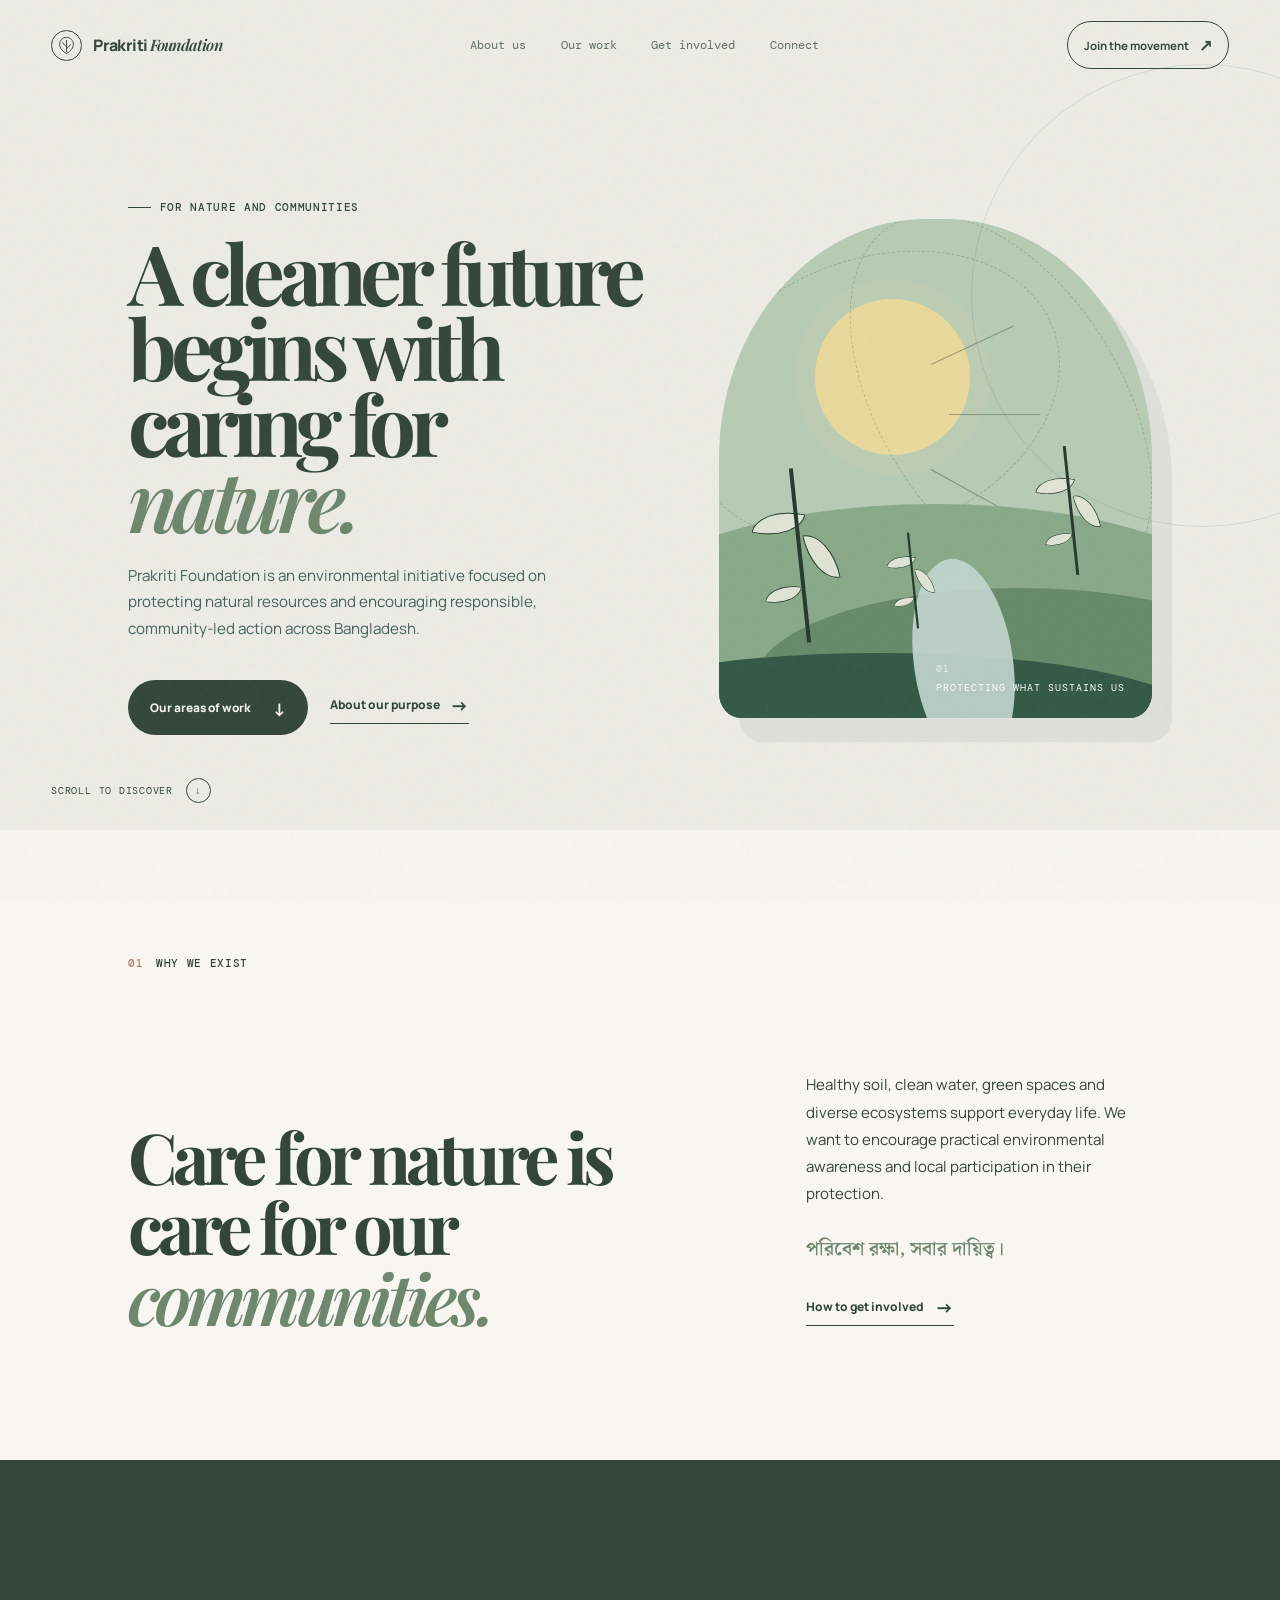
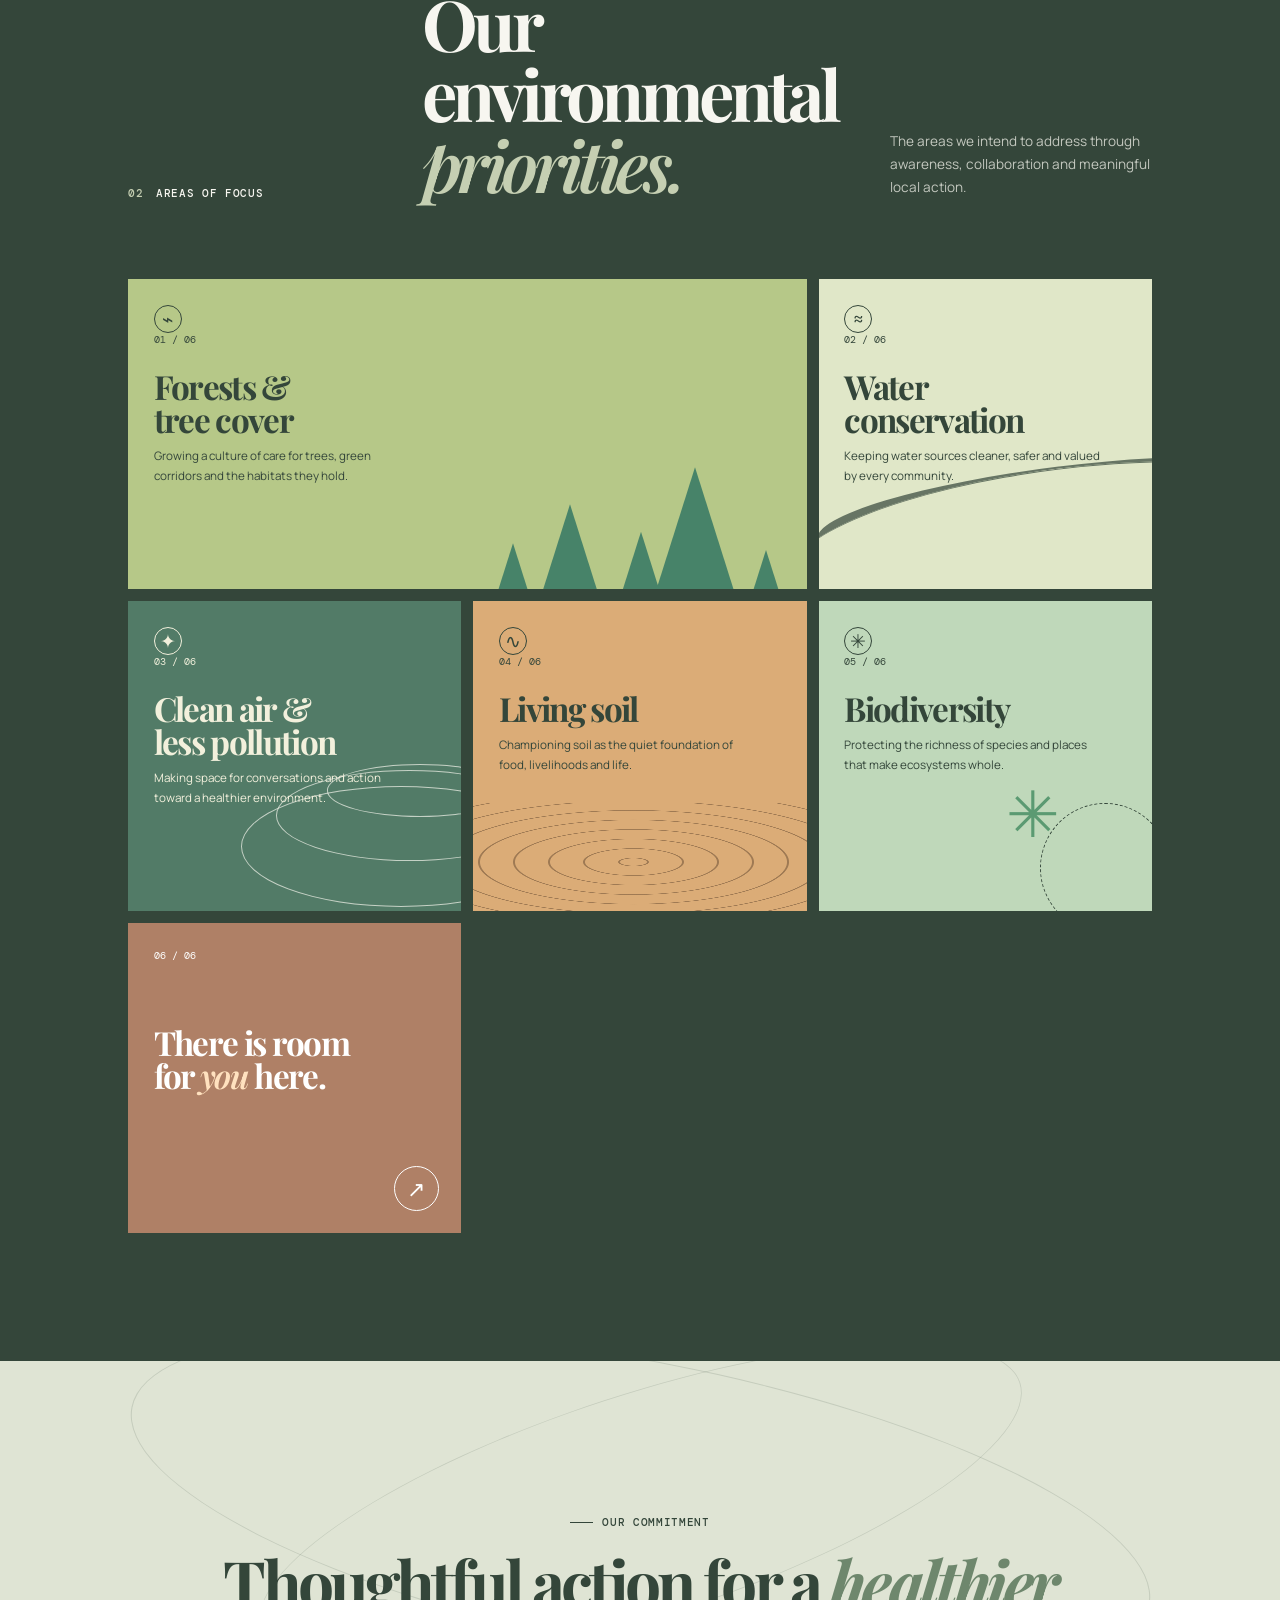
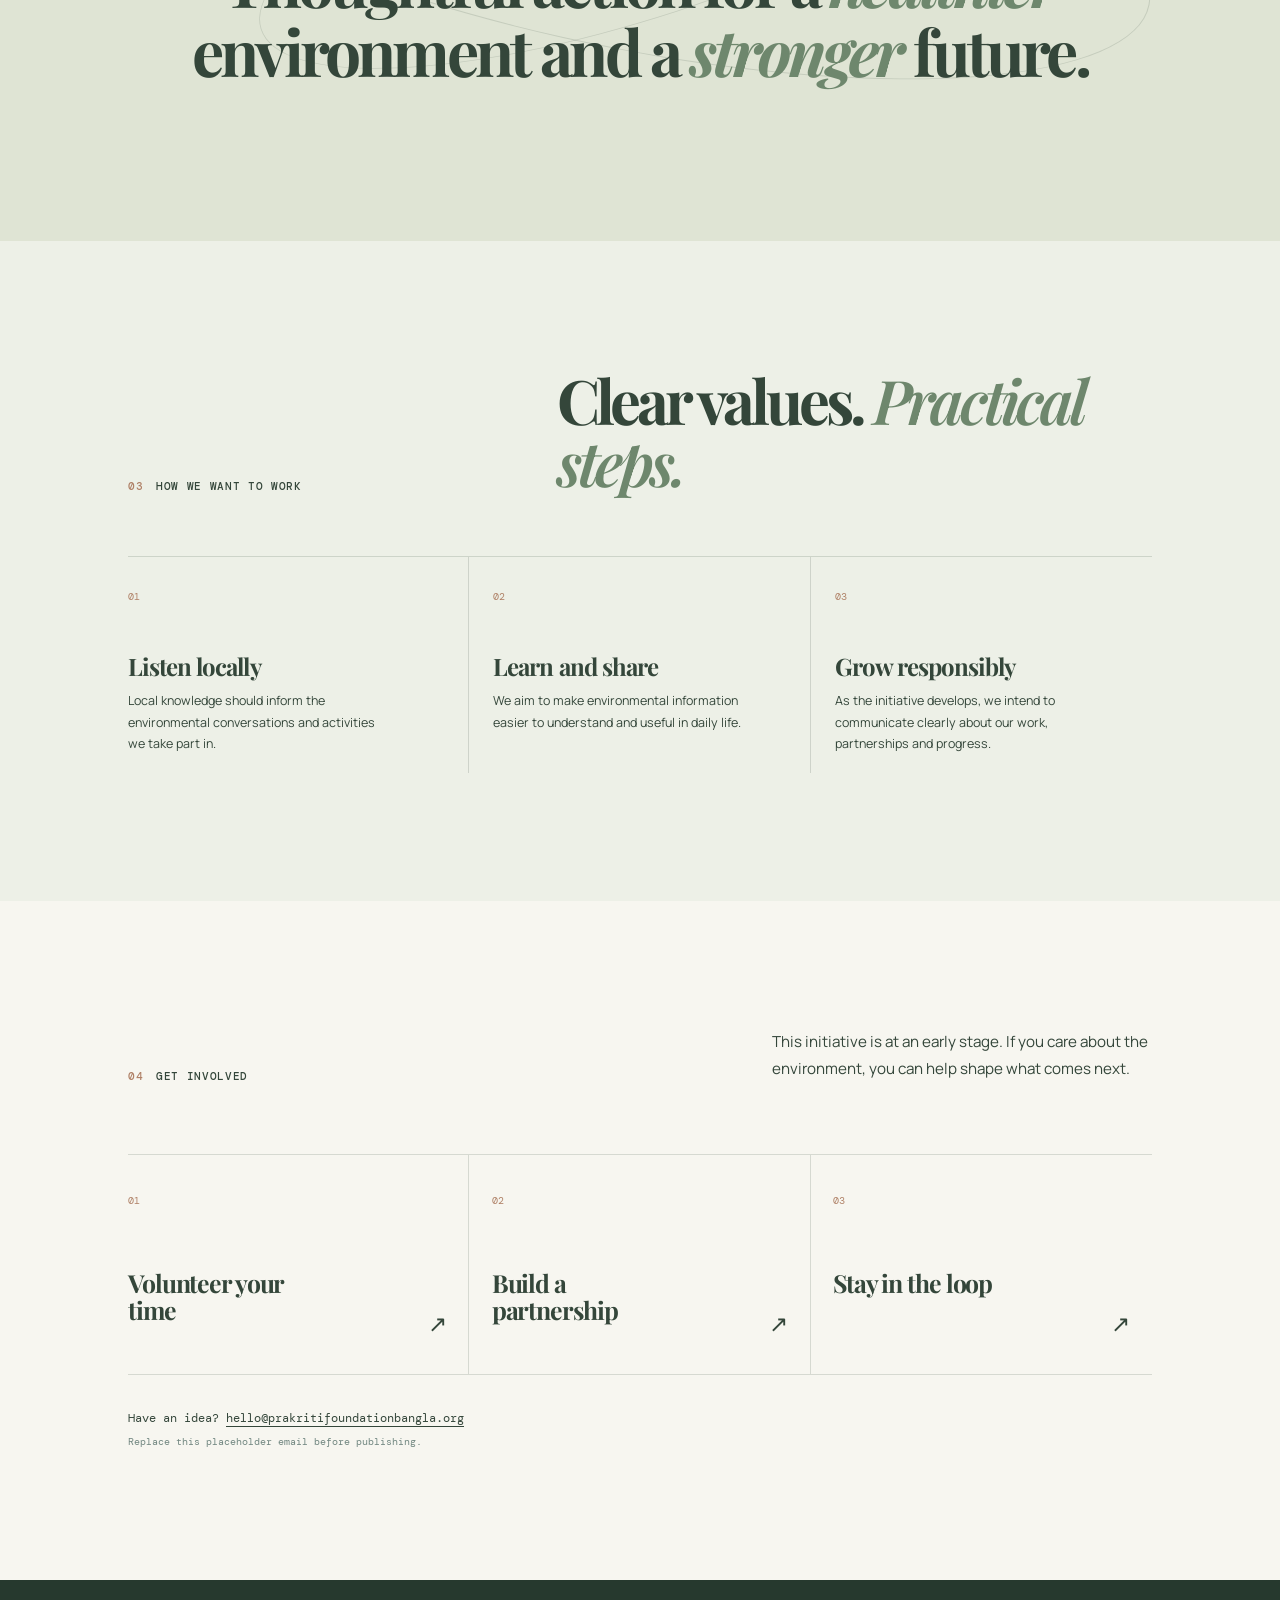
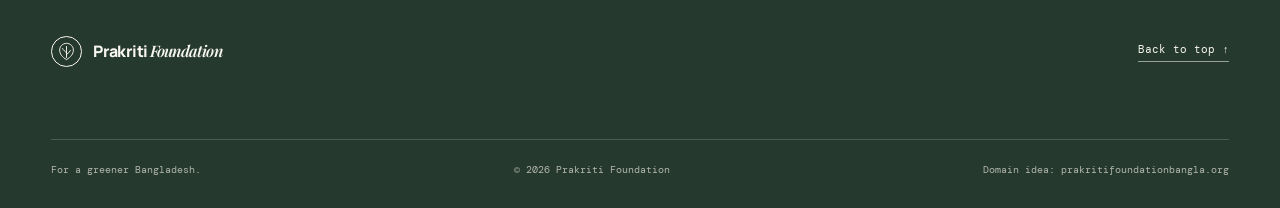
==== index.html @ 2f494b69 "Publish initial Prakriti Foundation website" ====
<!doctype html>
<html lang="en">
  <head>
    <meta charset="UTF-8" />
    <meta name="viewport" content="width=device-width, initial-scale=1.0" />
    <meta
      name="description"
      content="Prakriti Foundation — an environmental initiative for a healthier Bangladesh."
    />
    <title>Prakriti Foundation | Growing a living future</title>
    <link rel="preconnect" href="https://fonts.googleapis.com" />
    <link rel="preconnect" href="https://fonts.gstatic.com" crossorigin />
    <link
      href="https://fonts.googleapis.com/css2?family=DM+Mono:wght@400;500&family=Manrope:wght@400;500;600;700;800&family=Noto+Serif+Bengali:wght@500;600;700&family=Playfair+Display:ital,wght@0,600;0,700;0,800;1,600&display=swap"
      rel="stylesheet"
    />
    <link rel="stylesheet" href="styles.css" />
  </head>
  <body>
    <a class="skip-link" href="#main">Skip to content</a>
    <div class="page-grain" aria-hidden="true"></div>

    <header class="site-header" id="top">
      <a class="brand" href="#top" aria-label="Prakriti Foundation home">
        <span class="brand-mark" aria-hidden="true">
          <svg viewBox="0 0 44 44" fill="none">
            <path d="M22 37.5c-8.5-4.9-13.1-11.2-13.1-18.2C8.9 12 14.7 6.4 22 6.4s13.1 5.5 13.1 12.9c0 7-4.6 13.3-13.1 18.2Z" stroke="currentColor" stroke-width="1.8"/>
            <path d="M22 33.4V12.3M22 23.9c-3.2-1.9-5.7-4.4-7.5-7.5M22 27.8c3.1-1.9 5.6-4.5 7.5-7.7" stroke="currentColor" stroke-width="1.8" stroke-linecap="round"/>
          </svg>
        </span>
        <span>Prakriti <em>Foundation</em></span>
      </a>

      <button class="menu-toggle" aria-expanded="false" aria-controls="primary-navigation">
        <span class="sr-only">Open navigation</span>
        <i></i><i></i>
      </button>

      <nav id="primary-navigation" class="main-nav" aria-label="Main navigation">
        <a href="about.html">About us</a>
        <a href="work.html">Our work</a>
        <a href="#join">Get involved</a>
        <a href="#footer">Connect</a>
      </nav>
      <a class="header-cta" href="#join">Join the movement <span>↗</span></a>
    </header>

    <main id="main">
      <section class="hero" aria-labelledby="hero-heading">
        <div class="hero-copy reveal">
          <p class="eyebrow"><span></span> For nature and communities</p>
          <h1 id="hero-heading">A cleaner future begins with caring for <em>nature.</em></h1>
          <p class="hero-summary">Prakriti Foundation is an environmental initiative focused on protecting natural resources and encouraging responsible, community-led action across Bangladesh.</p>
          <div class="hero-actions">
            <a class="button button-primary" href="work.html">Our areas of work <span>↓</span></a>
            <a class="text-link" href="about.html">About our purpose <span>→</span></a>
          </div>
        </div>

        <div class="hero-art reveal" aria-label="Abstract illustration of a thriving green landscape" role="img">
          <div class="sun"></div>
          <div class="sun-ray ray-one"></div><div class="sun-ray ray-two"></div><div class="sun-ray ray-three"></div>
          <div class="orbital orbital-one"></div><div class="orbital orbital-two"></div>
          <div class="hill hill-back"></div>
          <div class="hill hill-mid"></div>
          <div class="hill hill-front"></div>
          <div class="river"></div>
          <div class="plant plant-left"><i></i><i></i><i></i><b></b></div>
          <div class="plant plant-right"><i></i><i></i><i></i><b></b></div>
          <div class="plant plant-small"><i></i><i></i><i></i><b></b></div>
          <div class="hero-caption"><span>01</span> Protecting what sustains us</div>
        </div>

        <a class="scroll-cue" href="#about" aria-label="Scroll to discover"><span>Scroll to discover</span><i>↓</i></a>
      </section>

      <section class="intro section-pad" id="about">
        <div class="section-label reveal"><span>01</span> Why we exist</div>
        <div class="intro-grid">
          <h2 class="reveal">Care for nature is care for our <em>communities.</em></h2>
          <div class="intro-copy reveal">
            <p>Healthy soil, clean water, green spaces and diverse ecosystems support everyday life. We want to encourage practical environmental awareness and local participation in their protection.</p>
            <p class="bangla" lang="bn">পরিবেশ রক্ষা, সবার দায়িত্ব।</p>
            <a class="text-link" href="#join">How to get involved <span>→</span></a>
          </div>
        </div>
      </section>

      <section class="work section-pad" id="work" aria-labelledby="work-heading">
        <div class="work-heading">
          <div class="section-label reveal"><span>02</span> Areas of focus</div>
          <h2 id="work-heading" class="reveal">Our environmental <em>priorities.</em></h2>
          <p class="reveal">The areas we intend to address through awareness, collaboration and meaningful local action.</p>
        </div>
        <div class="focus-grid">
          <article class="focus-card focus-card-wide reveal">
            <div class="card-icon leaf-icon" aria-hidden="true">⌁</div>
            <p class="card-index">01 / 06</p>
            <h3>Forests &amp;<br />tree cover</h3>
            <p>Growing a culture of care for trees, green corridors and the habitats they hold.</p>
            <div class="card-graphic forest-graphic" aria-hidden="true"><i></i><i></i><i></i><i></i><i></i></div>
          </article>
          <article class="focus-card reveal">
            <div class="card-icon water-icon" aria-hidden="true">≈</div>
            <p class="card-index">02 / 06</p>
            <h3>Water<br />conservation</h3>
            <p>Keeping water sources cleaner, safer and valued by every community.</p>
            <div class="card-graphic water-graphic" aria-hidden="true"></div>
          </article>
          <article class="focus-card dark-card reveal">
            <div class="card-icon" aria-hidden="true">✦</div>
            <p class="card-index">03 / 06</p>
            <h3>Clean air &amp;<br />less pollution</h3>
            <p>Making space for conversations and action toward a healthier environment.</p>
            <div class="card-graphic air-graphic" aria-hidden="true"><i></i><i></i><i></i></div>
          </article>
          <article class="focus-card soil-card reveal">
            <div class="card-icon" aria-hidden="true">∿</div>
            <p class="card-index">04 / 06</p>
            <h3>Living soil</h3>
            <p>Championing soil as the quiet foundation of food, livelihoods and life.</p>
            <div class="card-graphic soil-graphic" aria-hidden="true"><i></i><i></i><i></i><i></i></div>
          </article>
          <article class="focus-card biodiversity-card reveal">
            <div class="card-icon" aria-hidden="true">✳</div>
            <p class="card-index">05 / 06</p>
            <h3>Biodiversity</h3>
            <p>Protecting the richness of species and places that make ecosystems whole.</p>
            <div class="card-graphic biodiversity-graphic" aria-hidden="true"><i></i><i></i></div>
          </article>
          <article class="focus-card join-card reveal">
            <p class="card-index">06 / 06</p>
            <h3>There is room<br />for <em>you</em> here.</h3>
            <a href="#join" class="round-arrow" aria-label="Go to get involved">↗</a>
          </article>
        </div>
      </section>

      <section class="statement" aria-label="Our shared promise">
        <div class="statement-orbit orbit-a"></div><div class="statement-orbit orbit-b"></div>
        <p class="eyebrow"><span></span> Our commitment</p>
        <p class="statement-copy reveal">Thoughtful action for a <em>healthier</em><br />environment and a <em>stronger</em> future.</p>
      </section>

      <section class="principles section-pad" aria-labelledby="principles-heading">
        <div class="principles-heading reveal">
          <div class="section-label"><span>03</span> How we want to work</div>
          <h2 id="principles-heading">Clear values. <em>Practical steps.</em></h2>
        </div>
        <div class="principle-list">
          <article class="principle reveal"><span>01</span><h3>Listen locally</h3><p>Local knowledge should inform the environmental conversations and activities we take part in.</p></article>
          <article class="principle reveal"><span>02</span><h3>Learn and share</h3><p>We aim to make environmental information easier to understand and useful in daily life.</p></article>
          <article class="principle reveal"><span>03</span><h3>Grow responsibly</h3><p>As the initiative develops, we intend to communicate clearly about our work, partnerships and progress.</p></article>
        </div>
      </section>

      <section class="join section-pad" id="join">
        <div class="join-top">
          <div class="section-label reveal"><span>04</span> Get involved</div>
          <p class="reveal">This initiative is at an early stage. If you care about the environment, you can help shape what comes next.</p>
        </div>
        <div class="join-grid">
          <a class="join-option reveal" href="mailto:hello@prakritifoundationbangla.org?subject=I%20want%20to%20volunteer">
            <span class="option-number">01</span>
            <h3>Volunteer your time</h3><span class="option-arrow">↗</span>
          </a>
          <a class="join-option reveal" href="mailto:hello@prakritifoundationbangla.org?subject=I%20want%20to%20collaborate">
            <span class="option-number">02</span>
            <h3>Build a partnership</h3><span class="option-arrow">↗</span>
          </a>
          <a class="join-option reveal" href="mailto:hello@prakritifoundationbangla.org?subject=Keep%20me%20updated">
            <span class="option-number">03</span>
            <h3>Stay in the loop</h3><span class="option-arrow">↗</span>
          </a>
        </div>
        <p class="email-note reveal">Have an idea? <a href="mailto:hello@prakritifoundationbangla.org">hello@prakritifoundationbangla.org</a><br /><small>Replace this placeholder email before publishing.</small></p>
      </section>
    </main>

    <footer id="footer">
      <div class="footer-top">
      <a class="brand" href="index.html"><span class="brand-mark" aria-hidden="true"><svg viewBox="0 0 44 44" fill="none"><path d="M22 37.5c-8.5-4.9-13.1-11.2-13.1-18.2C8.9 12 14.7 6.4 22 6.4s13.1 5.5 13.1 12.9c0 7-4.6 13.3-13.1 18.2Z" stroke="currentColor" stroke-width="1.8"/><path d="M22 33.4V12.3M22 23.9c-3.2-1.9-5.7-4.4-7.5-7.5M22 27.8c3.1-1.9 5.6-4.5 7.5-7.7" stroke="currentColor" stroke-width="1.8" stroke-linecap="round"/></svg></span><span>Prakriti <em>Foundation</em></span></a>
        <a class="back-top" href="#top">Back to top ↑</a>
      </div>
      <div class="footer-bottom">
        <p>For a greener Bangladesh.</p>
        <p>© <span id="year"></span> Prakriti Foundation</p>
        <p class="domain-note">Domain idea: prakritifoundationbangla.org</p>
      </div>
    </footer>
    <script src="app.js"></script>
  </body>
</html>
---- styles.css ----
:root {
  --ink: #34463a;
  --deep: #26392e;
  --leaf: #6e876d;
  --fern: #c5cfb2;
  --moss: #dfe4d4;
  --mist: #f7f6f0;
  --paper: #ecece5;
  --clay: #af8066;
  --line: rgba(52, 70, 58, .17);
  --serif: "Playfair Display", Georgia, serif;
  --sans: "Manrope", Arial, sans-serif;
  --mono: "DM Mono", monospace;
}

* { box-sizing: border-box; }
html { scroll-behavior: smooth; }
body { margin: 0; background: var(--mist); color: var(--ink); font-family: var(--sans); overflow-x: hidden; }
a { color: inherit; text-decoration: none; }
.skip-link { position: fixed; z-index: 99; top: -60px; left: 1rem; background: var(--ink); color: #fff; padding: .75rem 1rem; transition: top .2s; }
.skip-link:focus { top: 1rem; }
.page-grain { pointer-events: none; position: fixed; z-index: 20; inset: 0; opacity: .26; background-image: url("data:image/svg+xml,%3Csvg viewBox='0 0 220 220' xmlns='http://www.w3.org/2000/svg'%3E%3Cfilter id='n'%3E%3CfeTurbulence type='fractalNoise' baseFrequency='.8' numOctaves='4' stitchTiles='stitch'/%3E%3C/filter%3E%3Crect width='100%25' height='100%25' filter='url(%23n)' opacity='.14'/%3E%3C/svg%3E"); }
.sr-only { position: absolute; width: 1px; height: 1px; padding: 0; margin: -1px; overflow: hidden; clip: rect(0, 0, 0, 0); white-space: nowrap; border: 0; }

.site-header { height: 90px; padding: 0 clamp(1.35rem, 4vw, 4.75rem); display: flex; align-items: center; justify-content: space-between; position: absolute; z-index: 5; top: 0; width: 100%; }
.brand { display: inline-flex; align-items: center; gap: .7rem; font-size: .99rem; line-height: 1; font-weight: 800; letter-spacing: -.04em; }
.brand em { font-family: var(--serif); font-weight: 600; letter-spacing: -.05em; }
.brand-mark { display: grid; place-items: center; width: 31px; height: 31px; border: 1px solid currentColor; border-radius: 50%; }
.brand-mark svg { width: 23px; height: 23px; }
.main-nav { display: flex; gap: clamp(1.2rem, 2.7vw, 3rem); font-size: .72rem; font-family: var(--mono); }
.main-nav a { opacity: .75; transition: opacity .2s; }
.main-nav a:hover { opacity: 1; }
.header-cta { display: inline-flex; align-items: center; gap: .6rem; padding: .75rem 1rem; border: 1px solid var(--ink); border-radius: 999px; font-size: .72rem; font-weight: 700; transition: background .2s, color .2s; }
.header-cta:hover { background: var(--ink); color: var(--mist); }
.header-cta span { font-size: 1rem; }
.menu-toggle { display: none; }

.hero { min-height: min(830px, 100vh); padding: 11.7rem clamp(1.35rem, 10vw, 11.5rem) 5rem; display: grid; grid-template-columns: minmax(300px, 1fr) minmax(320px, .82fr); align-items: center; gap: 5vw; position: relative; overflow: hidden; background: var(--paper); }
.hero::after { content: ""; position: absolute; width: 36vw; height: 36vw; min-width: 350px; min-height: 350px; right: -12vw; top: 4rem; border-radius: 50%; border: 1px solid rgba(24, 60, 54, .11); }
.eyebrow, .section-label { margin: 0; font: 500 .69rem/1 var(--mono); letter-spacing: .06em; text-transform: uppercase; }
.eyebrow { display: flex; align-items: center; gap: .55rem; }
.eyebrow span { display: inline-block; width: 23px; height: 1px; background: currentColor; }
.hero h1 { max-width: 640px; font: 700 clamp(3.5rem, 6.5vw, 7rem)/.91 var(--serif); letter-spacing: -.075em; margin: 1.3rem 0 1.65rem; }
h1 em, h2 em, h3 em { font-weight: 600; color: var(--leaf); }
.hero-summary { max-width: 430px; font-size: .95rem; line-height: 1.75; color: rgba(24, 60, 54, .79); }
.hero-actions { display: flex; align-items: center; flex-wrap: wrap; gap: 1.4rem; margin-top: 2.35rem; }
.button { display: inline-flex; justify-content: center; align-items: center; gap: 1.4rem; border-radius: 999px; padding: .98rem 1.35rem; font-size: .74rem; font-weight: 800; }
.button-primary { color: var(--mist); background: var(--ink); transition: transform .2s, background .2s; }
.button-primary:hover { transform: translateY(-3px); background: var(--leaf); }
.button span { font-size: 1.1rem; }
.text-link { display: inline-flex; align-items: center; gap: .65rem; font-size: .75rem; font-weight: 800; border-bottom: 1px solid var(--ink); padding-bottom: .3rem; }
.text-link span { font-size: 1.15rem; transition: transform .2s; }.text-link:hover span { transform: translateX(4px); }

.hero-art { height: min(39vw, 560px); min-height: 420px; border-radius: 48% 48% 5% 5%; position: relative; overflow: hidden; background: #b7cbb4; box-shadow: 20px 24px 0 rgba(52, 70, 58, .07); isolation: isolate; }
.sun { position: absolute; width: 36%; aspect-ratio: 1; border-radius: 50%; left: 22%; top: 16%; background: #e9d99b; box-shadow: 0 0 0 20px rgba(233,217,155,.10); }
.sun-ray { height: 1px; width: 21%; background: rgba(52,70,58,.42); position: absolute; transform-origin: left; }.ray-one { top: 29%; left: 49%; transform: rotate(-25deg); }.ray-two { top: 39%; left: 53%; }.ray-three { top: 50%; left: 49%; transform: rotate(29deg); }
.orbital { border: 1px dashed rgba(52, 70, 58, .25); position: absolute; border-radius: 50%; }.orbital-one { width: 89%; height: 55%; top: 8%; left: -9%; transform: rotate(-21deg); }.orbital-two { width: 56%; height: 84%; top: -5%; right: 7%; transform: rotate(-32deg); }
.hill { position: absolute; width: 150%; border-radius: 50% 50% 0 0; left: -25%; }.hill-back { height: 48%; bottom: -5%; background: #89a988; }.hill-mid { height: 38%; bottom: -12%; background: #668a69; left: 8%; width: 123%; }.hill-front { height: 28%; bottom: -15%; background: #345946; left: -38%; }
.river { position: absolute; bottom: -10%; left: 45%; width: 23%; height: 42%; background: #c4d7d0; transform: rotate(-8deg); border-radius: 50%; opacity: .9; }
.plant { position: absolute; bottom: 15%; width: 92px; height: 175px; z-index: 2; }.plant-left { left: 8%; }.plant-right { right: 8%; bottom: 24%; transform: scale(.74); }.plant-small { left: 34%; bottom: 10%; transform: scale(.55); }
.plant b { position: absolute; height: 100%; width: 4px; background: var(--deep); left: 48%; bottom: 0; transform: rotate(-6deg); }.plant i { position: absolute; display: block; width: 49px; height: 29px; border-radius: 100% 0 100% 0; background: var(--moss); border: 1px solid var(--deep); }.plant i:nth-of-type(1) { left: 0; top: 23%; transform: rotate(12deg); }.plant i:nth-of-type(2) { right: 0; top: 42%; transform: rotate(78deg); }.plant i:nth-of-type(3) { left: 5px; top: 64%; transform: rotate(8deg) scale(.7); }
.hero-caption { position: absolute; z-index: 3; bottom: 1.5rem; right: 1.7rem; color: #fff; font: .62rem var(--mono); letter-spacing: .1em; text-transform: uppercase; }.hero-caption span { display: block; margin-bottom: .4rem; opacity: .7; }
.scroll-cue { position: absolute; bottom: 1.7rem; left: clamp(1.35rem, 4vw, 4.75rem); display: flex; align-items: center; gap: .8rem; font: .6rem var(--mono); text-transform: uppercase; letter-spacing: .08em; }.scroll-cue i { font-style: normal; width: 25px; height: 25px; border: 1px solid var(--ink); border-radius: 50%; display: grid; place-items: center; animation: bounce 1.7s infinite; }
@keyframes bounce { 50% { transform: translateY(4px); } }

.section-pad { padding: clamp(5.7rem, 10vw, 10.5rem) clamp(1.35rem, 10vw, 11.5rem); }.section-label { display: flex; align-items: center; gap: .8rem; }.section-label span { color: var(--clay); }
.intro { background: var(--mist); }.intro-grid { margin-top: clamp(3.5rem, 8vw, 7.5rem); display: grid; grid-template-columns: 1.25fr .75fr; align-items: end; gap: clamp(2rem, 8vw, 11rem); }.intro h2, .work h2 { margin: 0; font: 700 clamp(2.8rem, 5.5vw, 5.6rem)/1 var(--serif); letter-spacing: -.065em; }.intro-copy { padding-bottom: .4rem; }.intro-copy p { font-size: .94rem; line-height: 1.8; margin: 0 0 1.2rem; }.intro-copy .bangla { font: 600 1.2rem/1.7 "Noto Serif Bengali", serif; color: var(--leaf); margin: 1.7rem 0; }

.work { background: var(--ink); color: var(--mist); }.work .section-label span { color: var(--fern); }.work-heading { display: grid; grid-template-columns: .6fr 1fr .6fr; gap: 2rem; align-items: end; }.work h2 { color: var(--mist); }.work h2 em { color: var(--fern); }.work-heading > p { margin: 0; font-size: .85rem; line-height: 1.7; color: rgba(246,245,237,.74); }.focus-grid { margin-top: 5rem; display: grid; grid-template-columns: repeat(3, 1fr); grid-auto-rows: 310px; gap: 12px; }.focus-card { position: relative; overflow: hidden; padding: 1.6rem; background: #e0e7c8; color: var(--ink); transition: transform .28s ease; }.focus-card:hover { transform: translateY(-7px); }.focus-card-wide { grid-column: span 2; background: #b6c888; }.focus-card h3 { position: relative; z-index: 2; margin: 1.5rem 0 .7rem; font: 700 clamp(1.7rem, 2.6vw, 2.65rem)/.99 var(--serif); letter-spacing: -.05em; }.focus-card > p:not(.card-index) { position: relative; z-index: 2; max-width: 260px; margin: 0; font-size: .73rem; line-height: 1.7; }.card-index { position: relative; z-index: 2; margin: 0; font: .62rem var(--mono); }.card-icon { position: relative; z-index: 2; width: 28px; height: 28px; display: grid; place-items: center; border: 1px solid currentColor; border-radius: 50%; font-size: 1.2rem; }.dark-card { background: #527b67; color: #f2f0dc; }.dark-card h3 em { color: #dce7c2; }.soil-card { background: #dbac77; }.biodiversity-card { background: #bfd8ba; }.join-card { background: var(--clay); color: #fff; }.join-card h3 { margin-top: 4rem; }.join-card h3 em { color: #ffe1bf; }.round-arrow { position: absolute; bottom: 1.4rem; right: 1.4rem; width: 45px; height: 45px; border: 1px solid currentColor; border-radius: 50%; display: grid; place-items: center; font-size: 1.4rem; transition: transform .2s, background .2s; }.round-arrow:hover { transform: rotate(45deg); background: #fff; color: var(--clay); }
.card-graphic { position: absolute; pointer-events: none; }.forest-graphic { width: 46%; height: 95%; bottom: -5%; right: 3%; }.forest-graphic i { position: absolute; width: 0; height: 0; border-left: 30px solid transparent; border-right: 30px solid transparent; border-bottom: 95px solid #478369; bottom: 0; }.forest-graphic i::after { content: ""; display: block; width: 7px; height: 30px; background: var(--deep); position: relative; top: 94px; left: -3px; }.forest-graphic i:nth-child(1) { left: 3%; transform: scale(.65); transform-origin: bottom; }.forest-graphic i:nth-child(2) { left: 21%; transform: scale(1.06); transform-origin: bottom; }.forest-graphic i:nth-child(3) { left: 44%; transform: scale(.77); transform-origin: bottom; }.forest-graphic i:nth-child(4) { left: 61%; transform: scale(1.45); transform-origin: bottom; }.forest-graphic i:nth-child(5) { left: 84%; transform: scale(.58); transform-origin: bottom; }.water-graphic { width: 170%; height: 50%; right: -60%; bottom: -11%; border-top: 1px solid var(--ink); border-radius: 50%; box-shadow: 0 -22px 0 -10px transparent, 0 -37px 0 -35px var(--ink); transform: rotate(-7deg); opacity: .7; }.air-graphic { right: -14%; bottom: -2%; width: 80%; height: 65%; }.air-graphic i { position: absolute; border: 1px solid rgba(246,245,237,.7); border-radius: 50%; }.air-graphic i:nth-child(1) { width: 120%; height: 60%; bottom: 5%; }.air-graphic i:nth-child(2) { width: 100%; height: 45%; bottom: 28%; left: 13%; }.air-graphic i:nth-child(3) { width: 70%; height: 26%; bottom: 50%; left: 32%; }.soil-graphic { height: 38%; width: 130%; left: -17%; bottom: -3%; background: repeating-radial-gradient(ellipse at center, transparent 0 13px, rgba(86,61,40,.45) 14px 15px, transparent 16px 35px); }.biodiversity-graphic { width: 130px; height: 130px; border: 1px dashed var(--ink); border-radius: 50%; right: -18px; bottom: -22px; }.biodiversity-graphic::before, .biodiversity-graphic::after { content: "✳"; position: absolute; font-size: 4rem; color: #5b9a72; }.biodiversity-graphic::before { left: -35px; top: -35px; }.biodiversity-graphic::after { right: -35px; bottom: -25px; color: var(--clay); font-size: 3rem; }

.statement { min-height: 480px; padding: 7rem 1.35rem; display: grid; align-content: center; justify-items: center; text-align: center; position: relative; overflow: hidden; background: var(--moss); color: var(--ink); }.statement .eyebrow { position: relative; z-index: 2; }.statement-copy { z-index: 2; position: relative; margin: 1.2rem 0 0; font: 700 clamp(2.65rem, 5vw, 5.3rem)/1.08 var(--serif); letter-spacing: -.06em; }.statement-copy em { color: var(--leaf); }.statement-orbit { position: absolute; width: min(81vw, 1050px); height: 290px; border: 1px solid rgba(52,70,58,.15); border-radius: 50%; }.orbit-a { transform: rotate(11deg); }.orbit-b { transform: rotate(-18deg) scale(.77); }

.principles { background: #edf0e7; }.principles-heading { display: grid; grid-template-columns: .8fr 1.2fr; align-items: end; gap: 2rem; }.principles h2 { margin: 0; font: 700 clamp(2.7rem, 4.8vw, 5rem)/1 var(--serif); letter-spacing: -.065em; }.principle-list { display: grid; grid-template-columns: repeat(3, 1fr); margin-top: 4rem; border-top: 1px solid var(--line); }.principle { padding: 1.6rem 1.5rem 1.2rem 0; min-height: 210px; border-right: 1px solid var(--line); }.principle:not(:first-child) { padding-left: 1.5rem; }.principle:last-child { border-right: 0; }.principle > span { color: var(--clay); font: .65rem var(--mono); }.principle h3 { margin: 3rem 0 .7rem; font: 700 1.5rem/1.1 var(--serif); letter-spacing: -.04em; }.principle p { max-width: 250px; margin: 0; font-size: .78rem; line-height: 1.7; }

.join { background: var(--mist); }.join-top { display: flex; justify-content: space-between; gap: 3rem; align-items: end; }.join-top > p { margin: 0; max-width: 380px; font-size: .95rem; line-height: 1.75; }.join-grid { margin-top: 4.5rem; display: grid; grid-template-columns: repeat(3, 1fr); border-top: 1px solid var(--line); }.join-option { padding: 2rem 1.25rem 2.3rem 0; min-height: 220px; border-bottom: 1px solid var(--line); border-right: 1px solid var(--line); position: relative; transition: padding .25s, background .25s; }.join-option:not(:first-child) { padding-left: 1.4rem; }.join-option:last-child { border-right: 0; }.join-option:hover { background: #e8edd7; padding-top: 1.7rem; }.option-number { font: .62rem var(--mono); color: var(--clay); }.join-option h3 { max-width: 170px; margin: 3.7rem 0 0; font: 700 1.55rem/1.1 var(--serif); letter-spacing: -.045em; }.option-arrow { position: absolute; right: 1.35rem; bottom: 2.2rem; font-size: 1.45rem; }.email-note { margin: 2rem 0 0; font: .78rem/1.8 var(--mono); }.email-note a { border-bottom: 1px solid currentColor; }.email-note small { color: rgba(24,60,54,.6); }
footer { padding: 3.5rem clamp(1.35rem, 4vw, 4.75rem) 2rem; background: var(--deep); color: var(--mist); }.footer-top, .footer-bottom { display: flex; align-items: center; justify-content: space-between; gap: 2rem; }.footer-top { padding-bottom: 4.5rem; }.back-top { font: .67rem var(--mono); border-bottom: 1px solid rgba(246,245,237,.55); padding-bottom: .28rem; }.footer-bottom { border-top: 1px solid rgba(246,245,237,.18); padding-top: 1.4rem; font: .63rem var(--mono); color: rgba(246,245,237,.67); }.footer-bottom p { margin: 0; }.domain-note { text-align: right; }
.reveal { opacity: 0; transform: translateY(18px); transition: opacity .65s ease, transform .65s ease; }.reveal.is-visible { opacity: 1; transform: translateY(0); }

/* About and work pages */
.inner-page { background: var(--mist); }.inner-header { position: relative; border-bottom: 1px solid var(--line); }.main-nav a[aria-current="page"] { opacity: 1; border-bottom: 1px solid currentColor; padding-bottom: .25rem; }.page-hero { padding: clamp(5.5rem, 12vw, 9.5rem) clamp(1.35rem, 10vw, 11.5rem) clamp(5rem, 10vw, 8rem); max-width: 1180px; }.page-hero h1 { max-width: 880px; margin: 1.4rem 0 1.6rem; font: 700 clamp(3.25rem, 6.2vw, 6.7rem)/.95 var(--serif); letter-spacing: -.075em; }.page-hero > p:last-child { max-width: 630px; margin: 0; font-size: 1rem; line-height: 1.8; color: rgba(52,70,58,.82); }.committee { padding-top: clamp(4.5rem, 8vw, 8rem); background: #edf0e7; }.section-heading-row { display: flex; align-items: end; justify-content: space-between; gap: 3rem; }.section-heading-row h2, .contact-grid h2 { margin: 1.3rem 0 0; max-width: 640px; font: 700 clamp(2.55rem, 4.7vw, 5rem)/1 var(--serif); letter-spacing: -.065em; }.section-heading-row > p { max-width: 300px; margin: 0; font: .72rem/1.7 var(--mono); color: rgba(52,70,58,.7); }.section-heading-row code { padding: .08rem .25rem; color: var(--deep); background: rgba(52,70,58,.09); }.leader-grid { margin-top: 4.4rem; display: grid; grid-template-columns: repeat(4, 1fr); gap: 12px; }.leader-card { min-height: 255px; padding: 1.25rem; position: relative; background: var(--mist); border: 1px solid rgba(52,70,58,.09); transition: transform .2s, box-shadow .2s; }.leader-card:hover { transform: translateY(-4px); box-shadow: 0 10px 24px rgba(52,70,58,.08); }.leader-card:first-child { grid-column: span 2; background: var(--ink); color: var(--mist); }.leader-number { font: .61rem var(--mono); color: var(--clay); }.leader-initials { display: grid; place-items: center; width: 62px; height: 62px; margin: 1.75rem 0 1.25rem; border-radius: 50%; background: var(--moss); color: var(--ink); font: 700 1.25rem var(--serif); }.leader-card:first-child .leader-initials { background: var(--fern); }.leader-position, .leader-role { margin: 0; font: .64rem var(--mono); text-transform: uppercase; letter-spacing: .05em; }.leader-position { color: var(--leaf); }.leader-card h3 { margin: .5rem 0 .35rem; font: 700 clamp(1.25rem, 2vw, 1.75rem)/1.1 var(--serif); letter-spacing: -.04em; }.leader-role { color: rgba(52,70,58,.62); }.leader-card:first-child .leader-role { color: rgba(247,246,240,.64); }.contact-section { background: var(--mist); }.contact-grid { margin-top: 4rem; display: grid; grid-template-columns: 1fr 1fr; gap: clamp(2.5rem, 10vw, 12rem); }.contact-grid h2 { margin-top: 0; }.contact-grid > div > p { max-width: 400px; margin-top: 1.4rem; font-size: .9rem; line-height: 1.75; }.contact-list { margin: 0; border-top: 1px solid var(--line); }.contact-list > div { display: grid; grid-template-columns: 115px 1fr; gap: 1rem; padding: 1rem 0; border-bottom: 1px solid var(--line); }.contact-list dt { font: .63rem var(--mono); text-transform: uppercase; letter-spacing: .05em; color: var(--clay); }.contact-list dd { margin: 0; font-size: .82rem; line-height: 1.55; }.contact-list dd a { border-bottom: 1px solid var(--ink); }.work-page-section { background: #edf0e7; }.planned-section { background: var(--ink); color: var(--mist); }.planned-section .section-label span { color: var(--fern); }.planned-section h2 em { color: var(--fern); }.planned-section .section-heading-row > p { color: rgba(247,246,240,.66); }.work-list { margin-top: 4.5rem; border-top: 1px solid var(--line); }.planned-section .work-list { border-color: rgba(247,246,240,.2); }.work-item { display: grid; grid-template-columns: 95px 1fr; gap: 1rem; padding: 2rem 0; border-bottom: 1px solid var(--line); }.planned-section .work-item { border-color: rgba(247,246,240,.2); }.work-number { color: var(--clay); font: .64rem var(--mono); }.work-meta { margin: 0 0 .75rem; font: .63rem var(--mono); text-transform: uppercase; letter-spacing: .04em; color: var(--leaf); }.work-meta span { margin: 0 .4rem; }.planned-section .work-meta { color: var(--fern); }.work-item h3 { margin: 0 0 .65rem; font: 700 clamp(1.55rem, 2.8vw, 2.65rem)/1.08 var(--serif); letter-spacing: -.05em; }.work-item div > p:last-child { max-width: 620px; margin: 0; font-size: .86rem; line-height: 1.75; color: rgba(52,70,58,.79); }.planned-section .work-item div > p:last-child { color: rgba(247,246,240,.75); }.work-contact { padding: clamp(4rem, 8vw, 7rem) 1.35rem; display: grid; justify-items: center; gap: 1.5rem; background: var(--moss); text-align: center; }.work-contact p { margin: 0; font: 700 clamp(1.65rem, 3vw, 2.65rem)/1.15 var(--serif); letter-spacing: -.04em; }

@media (max-width: 780px) { .site-header { height: 70px; }.main-nav, .header-cta { display: none; }.menu-toggle { border: 0; background: none; display: grid; gap: 5px; padding: .5rem; }.menu-toggle i { display: block; width: 24px; height: 1px; background: var(--ink); transition: transform .2s; }.menu-toggle[aria-expanded="true"] i:first-of-type { transform: translateY(3px) rotate(45deg); }.menu-toggle[aria-expanded="true"] i:last-of-type { transform: translateY(-3px) rotate(-45deg); }.main-nav.is-open { display: flex; position: absolute; z-index: 4; top: 70px; left: 0; width: 100%; padding: 1.4rem; flex-direction: column; gap: 1.3rem; background: var(--ink); color: var(--mist); }.hero { min-height: auto; padding: 8.5rem 1.35rem 6rem; display: block; }.hero h1 { font-size: clamp(3.3rem, 15vw, 5.4rem); }.hero-art { margin-top: 4rem; height: 104vw; min-height: 320px; }.scroll-cue { display: none; }.intro-grid, .work-heading, .principles-heading { grid-template-columns: 1fr; gap: 2rem; }.work-heading > p { max-width: 430px; }.focus-grid { margin-top: 3rem; grid-template-columns: 1fr 1fr; grid-auto-rows: 280px; }.focus-card-wide { grid-column: span 2; }.statement { min-height: 390px; }.principle-list { grid-template-columns: 1fr; margin-top: 3rem; }.principle, .principle:not(:first-child) { min-height: 160px; padding: 1.4rem 0; border-right: 0; border-bottom: 1px solid var(--line); }.principle h3 { margin-top: 1.6rem; }.join-top { display: block; }.join-top > p { margin-top: 2rem; }.join-grid { grid-template-columns: 1fr; margin-top: 3rem; }.join-option, .join-option:not(:first-child) { min-height: 165px; padding: 1.4rem 0; border-right: 0; }.join-option h3 { margin-top: 1.8rem; }.option-arrow { bottom: 1.8rem; right: .2rem; }.footer-top { padding-bottom: 3.5rem; }.footer-bottom { flex-wrap: wrap; }.domain-note { text-align: left; width: 100%; } }
@media (max-width: 430px) { .focus-grid { grid-template-columns: 1fr; grid-auto-rows: 280px; }.focus-card-wide { grid-column: auto; }.hero-art { margin-left: -.3rem; margin-right: -.3rem; }.hero h1 { letter-spacing: -.08em; }.footer-top { display: block; }.back-top { display: inline-block; margin-top: 2rem; } }
@media (max-width: 780px) { .page-hero { padding-top: 5rem; }.section-heading-row, .contact-grid { display: block; }.section-heading-row > p { margin-top: 1.5rem; }.leader-grid { grid-template-columns: 1fr 1fr; margin-top: 3rem; }.leader-card:first-child { grid-column: span 2; }.contact-grid { margin-top: 3rem; }.contact-list { margin-top: 2.5rem; }.work-list { margin-top: 3rem; }.work-item { grid-template-columns: 42px 1fr; padding: 1.6rem 0; } }
@media (max-width: 430px) { .leader-grid { grid-template-columns: 1fr; }.leader-card:first-child { grid-column: auto; }.leader-card { min-height: 220px; } }

.empty-work-state { padding: 3.2rem 0; display: flex; gap: 1rem; align-items: flex-start; max-width: 550px; }
.empty-work-state span { color: var(--clay); font-size: 1.6rem; line-height: 1; }
.empty-work-state p { margin: 0; font-size: .9rem; line-height: 1.75; }
@media (prefers-reduced-motion: reduce) { *, *::before, *::after { animation-duration: .01ms !important; animation-iteration-count: 1 !important; scroll-behavior: auto !important; transition-duration: .01ms !important; } .reveal { opacity: 1; transform: none; } }
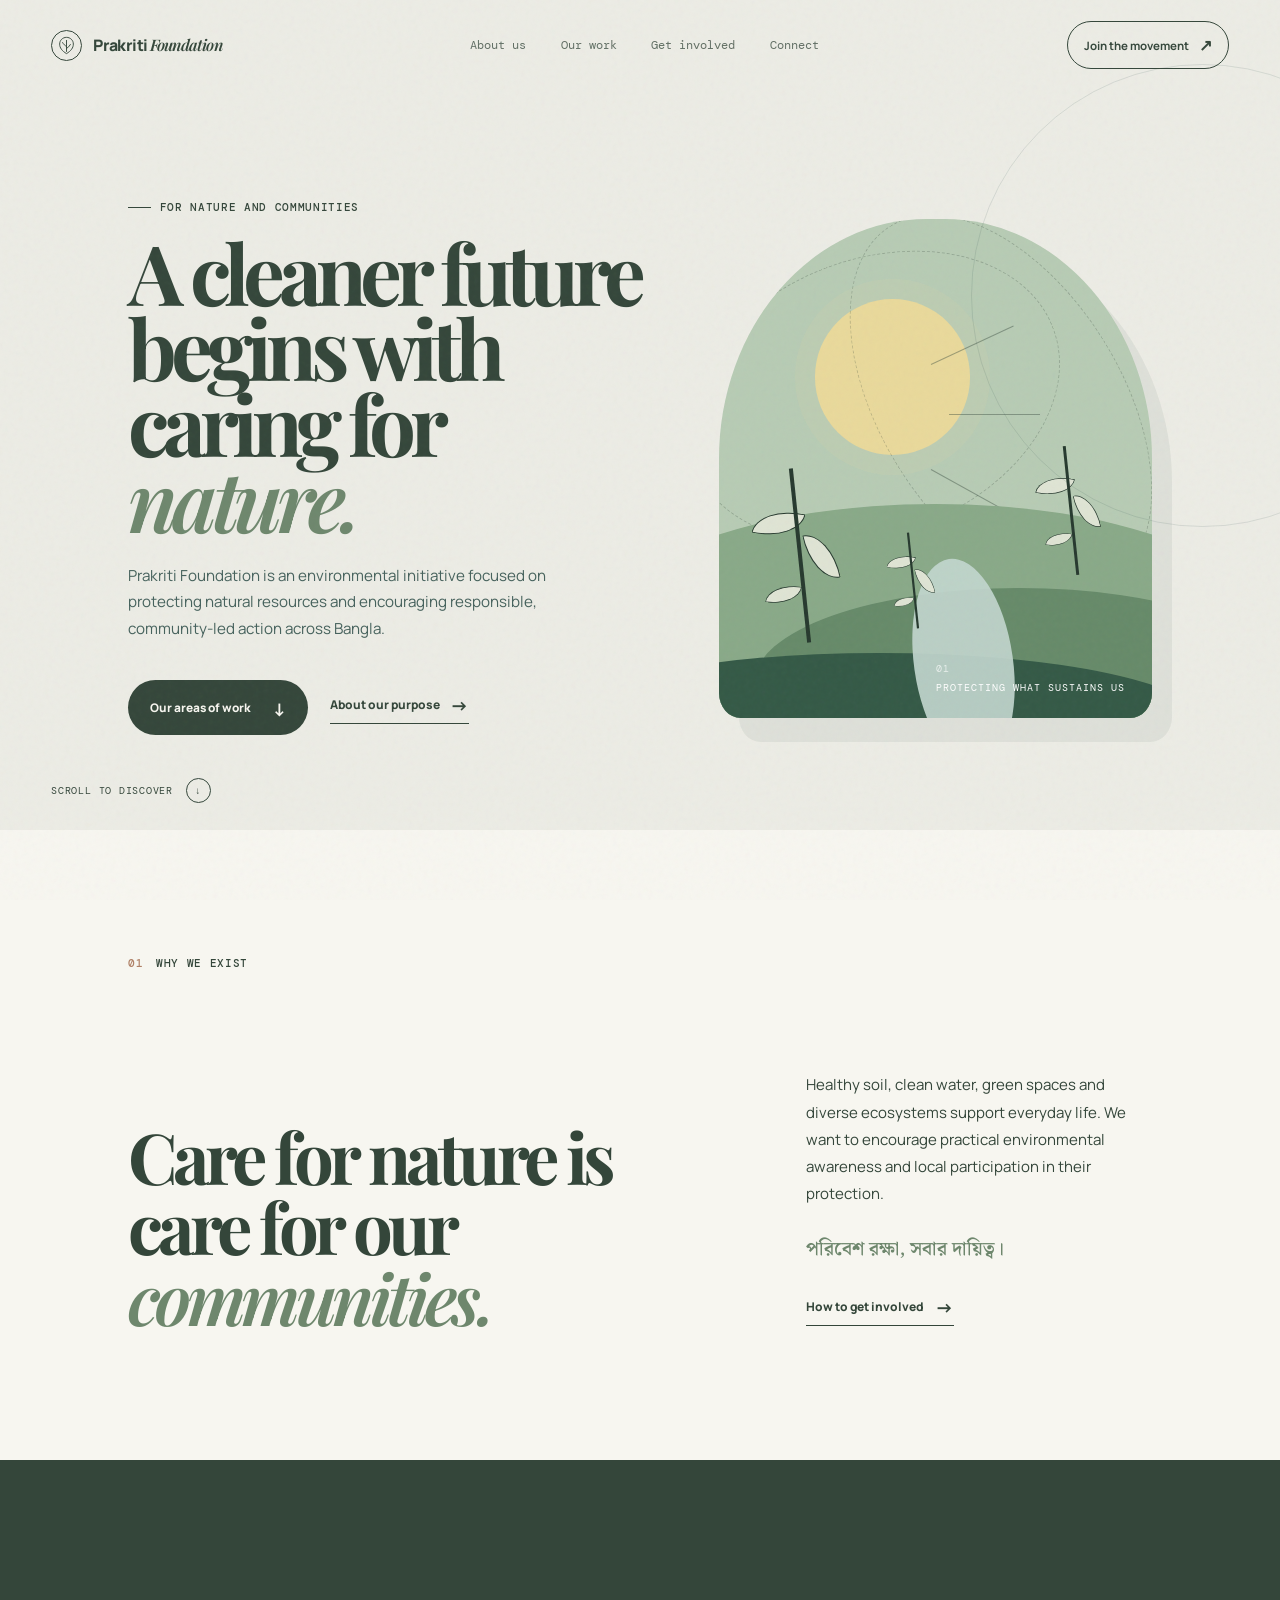
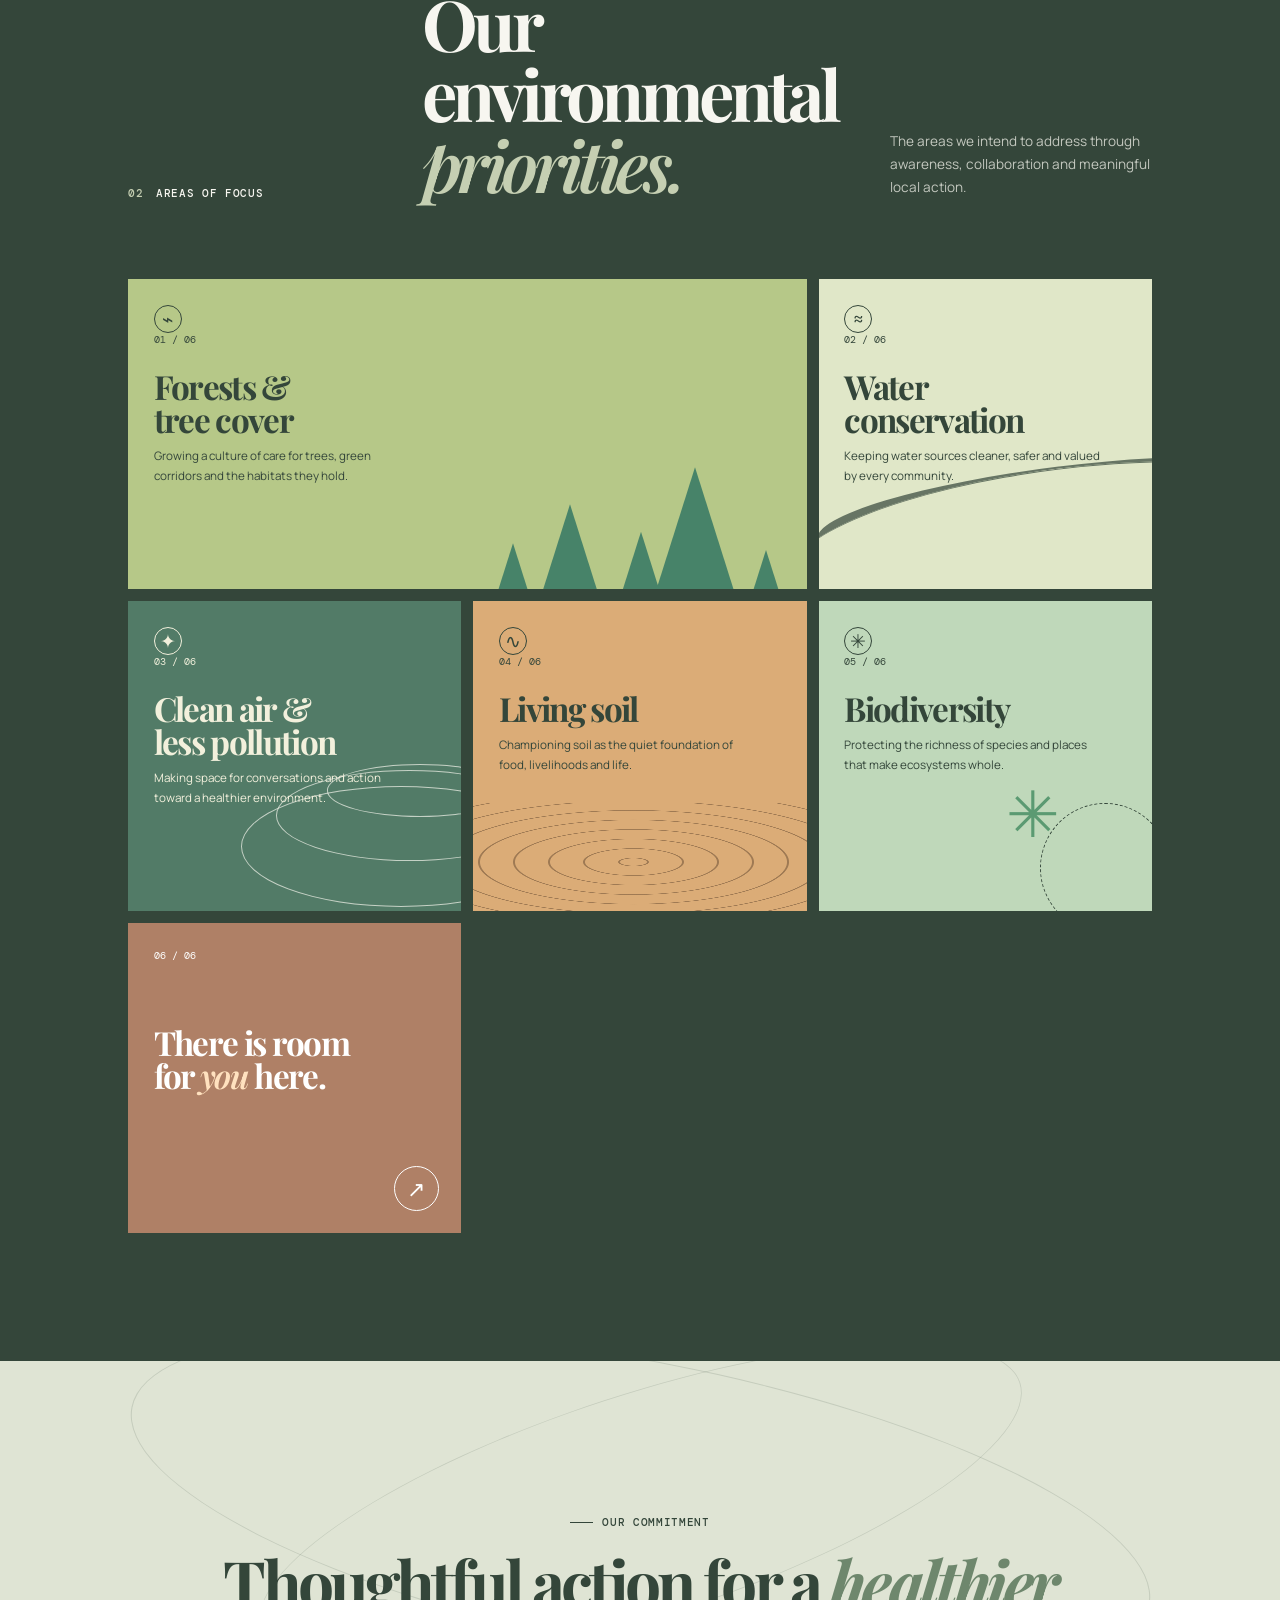
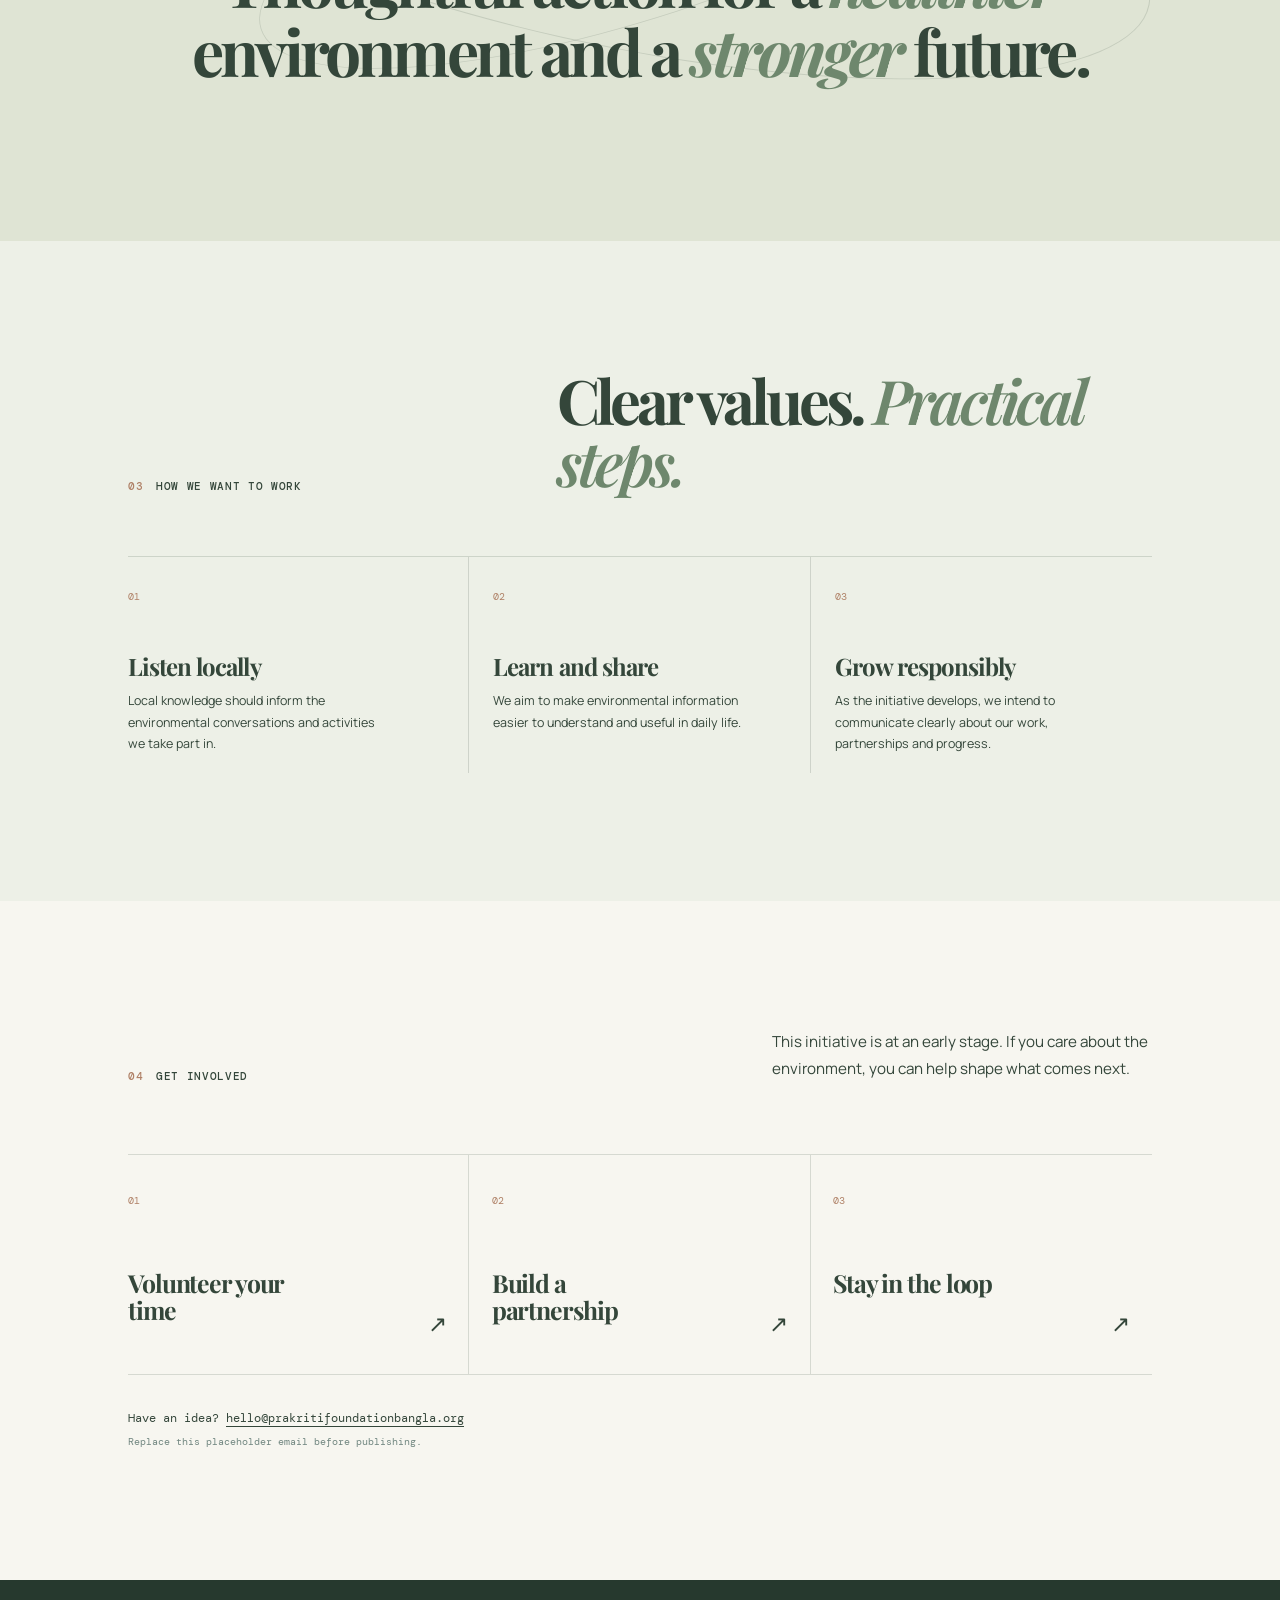
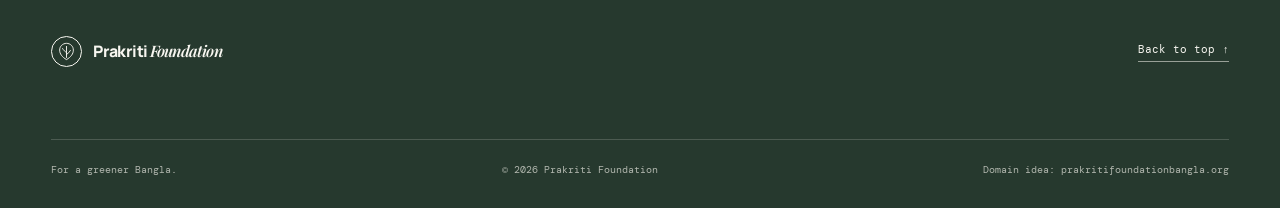
==== commit a192187a: "Update index.html" ====
--- a/index.html
+++ b/index.html
@@ -5,7 +5,7 @@
     <meta name="viewport" content="width=device-width, initial-scale=1.0" />
     <meta
       name="description"
-      content="Prakriti Foundation — an environmental initiative for a healthier Bangladesh."
+      content="Prakriti Foundation — an environmental initiative for a healthier Bangla."
     />
     <title>Prakriti Foundation | Growing a living future</title>
     <link rel="preconnect" href="https://fonts.googleapis.com" />
@@ -50,7 +50,7 @@
         <div class="hero-copy reveal">
           <p class="eyebrow"><span></span> For nature and communities</p>
           <h1 id="hero-heading">A cleaner future begins with caring for <em>nature.</em></h1>
-          <p class="hero-summary">Prakriti Foundation is an environmental initiative focused on protecting natural resources and encouraging responsible, community-led action across Bangladesh.</p>
+          <p class="hero-summary">Prakriti Foundation is an environmental initiative focused on protecting natural resources and encouraging responsible, community-led action across Bangla.</p>
           <div class="hero-actions">
             <a class="button button-primary" href="work.html">Our areas of work <span>↓</span></a>
             <a class="text-link" href="about.html">About our purpose <span>→</span></a>
@@ -183,7 +183,7 @@
         <a class="back-top" href="#top">Back to top ↑</a>
       </div>
       <div class="footer-bottom">
-        <p>For a greener Bangladesh.</p>
+        <p>For a greener Bangla.</p>
         <p>© <span id="year"></span> Prakriti Foundation</p>
         <p class="domain-note">Domain idea: prakritifoundationbangla.org</p>
       </div>
